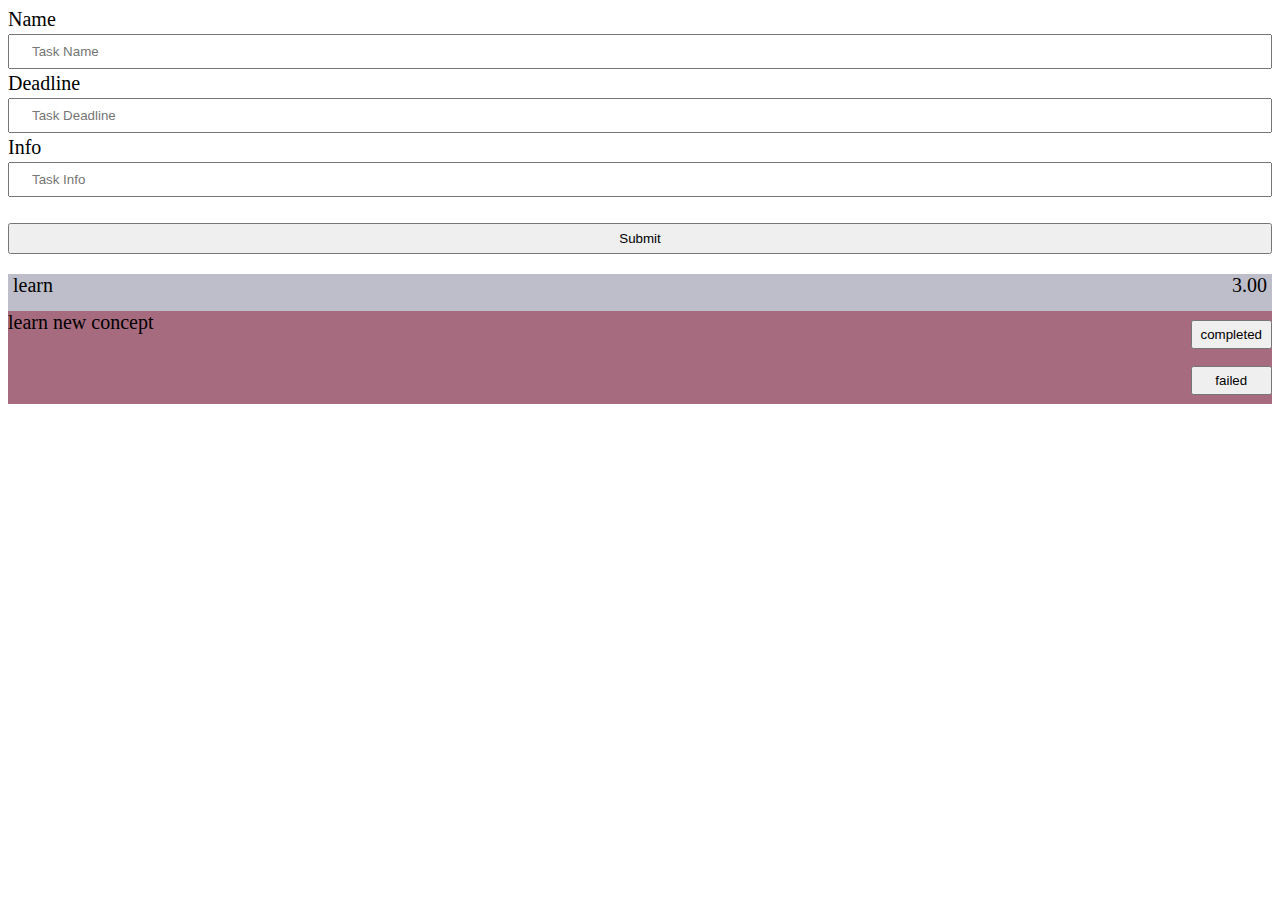
==== index.html @ 21ca9326 "add data set on buttons" ====
<!DOCTYPE html>
<html lang="en">
<head>
  <meta charset="UTF-8">
  <meta http-equiv="X-UA-Compatible" content="IE=Edge">
  <meta name="viewport" content="width=device-width, initial-scale=1">

  <title>HTML</title>
  
  <!-- HTML -->
  

  <!-- Custom Styles -->
  <link rel="stylesheet" href="style.css">
</head>

<body>
<div class="add-from-user">
Name <br>
<input type="text" placeholder ="Task Name "class="nameInput">
 Deadline <br>
<input type="text" placeholder ="Task Deadline " class="deadlineInput">
Info <br>
<input type="text" placeholder ="Task Info " class="infoInput"><br>
<button class="submit"
onclick ="submitName()"
>Submit </button>
</div>


<div class="task-layout">
  <nav class="task-box"> 
<div class="sec1">
     <div class="name">learn</div>
     <div class="deadline">3.00</div>
</div>
 <div class="sec2">
    <div class="info">learn new concept
    </div>
    <div class="btns">
      <button class="pass">completed
      </button>
      <button class="fail">failed
      </button>
    </div>
 </div>
  </nav>
</div>











  <script type="module" src="main.js"></script>
</body>
</html>
---- style.css ----
body {
    font-size: 15pt;
}
.add-from-user{
  display:flex;
  flex-direction: column;
}

.add-from-user input {
  padding :8px 22px;
  margin :3px 0px;
  
}
.add-from-user .submit{
  padding:6px 14px;
}





.task-layout{
  margin-top:20px;
  display:flex;
  flex-direction: column;
  
}

.task-box{
  display:flex;
  flex-direction: column;
  height:130px;
  width:100%;
}
.sec1{
  flex:2;
  padding:0px 5px;
  display :flex;
  justify-content: space-between;
  background-color: #BDBEC9;
}
.sec2{
  flex:5;
  background-color: #A76B7F;
  display :flex;
}
.info{
  flex:3;
} 
.btns{
  display : flex;
  flex-direction: column;
  justify-content: space-around;

}
.pass, .fail{
  padding:5px 8px;
  
}
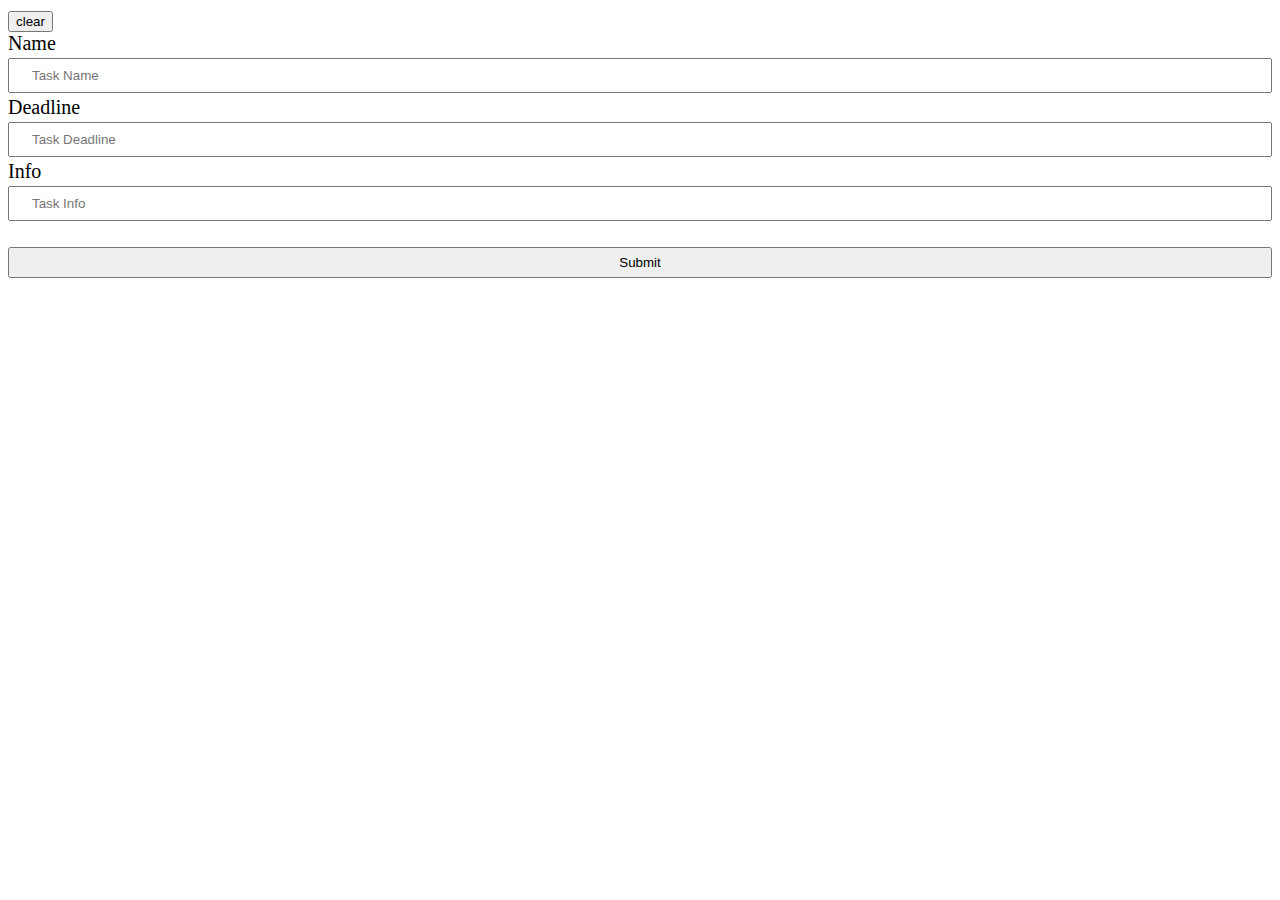
==== commit 1c8f5f70: "the tasks are now perfectly added by input ( remaing task  - when clicking remove remove the exact t" ====
--- a/index.html
+++ b/index.html
@@ -15,6 +15,9 @@
 </head>
 
 <body>
+  <button class="clear"
+  onclick="localStorage.removeItem('schedule');
+">clear</button>
 <div class="add-from-user">
 Name <br>
 <input type="text" placeholder ="Task Name "class="nameInput">
@@ -23,40 +26,16 @@
 Info <br>
 <input type="text" placeholder ="Task Info " class="infoInput"><br>
 <button class="submit"
-onclick ="submitName()"
 >Submit </button>
 </div>
 
 
+<section class="main-task-page ">
 <div class="task-layout">
-  <nav class="task-box"> 
-<div class="sec1">
-     <div class="name">learn</div>
-     <div class="deadline">3.00</div>
+  
 </div>
- <div class="sec2">
-    <div class="info">learn new concept
-    </div>
-    <div class="btns">
-      <button class="pass">completed
-      </button>
-      <button class="fail">failed
-      </button>
-    </div>
- </div>
-  </nav>
-</div>
-
-
-
-
-
-
-
-
-
-
-
-  <script type="module" src="main.js"></script>
+  
+</section>
+<script type="module" src="main.js"></script>
 </body>
 </html>--- a/style.css
+++ b/style.css
@@ -23,6 +23,7 @@
   margin-top:20px;
   display:flex;
   flex-direction: column;
+  row-gap: 10px;
   
 }
 
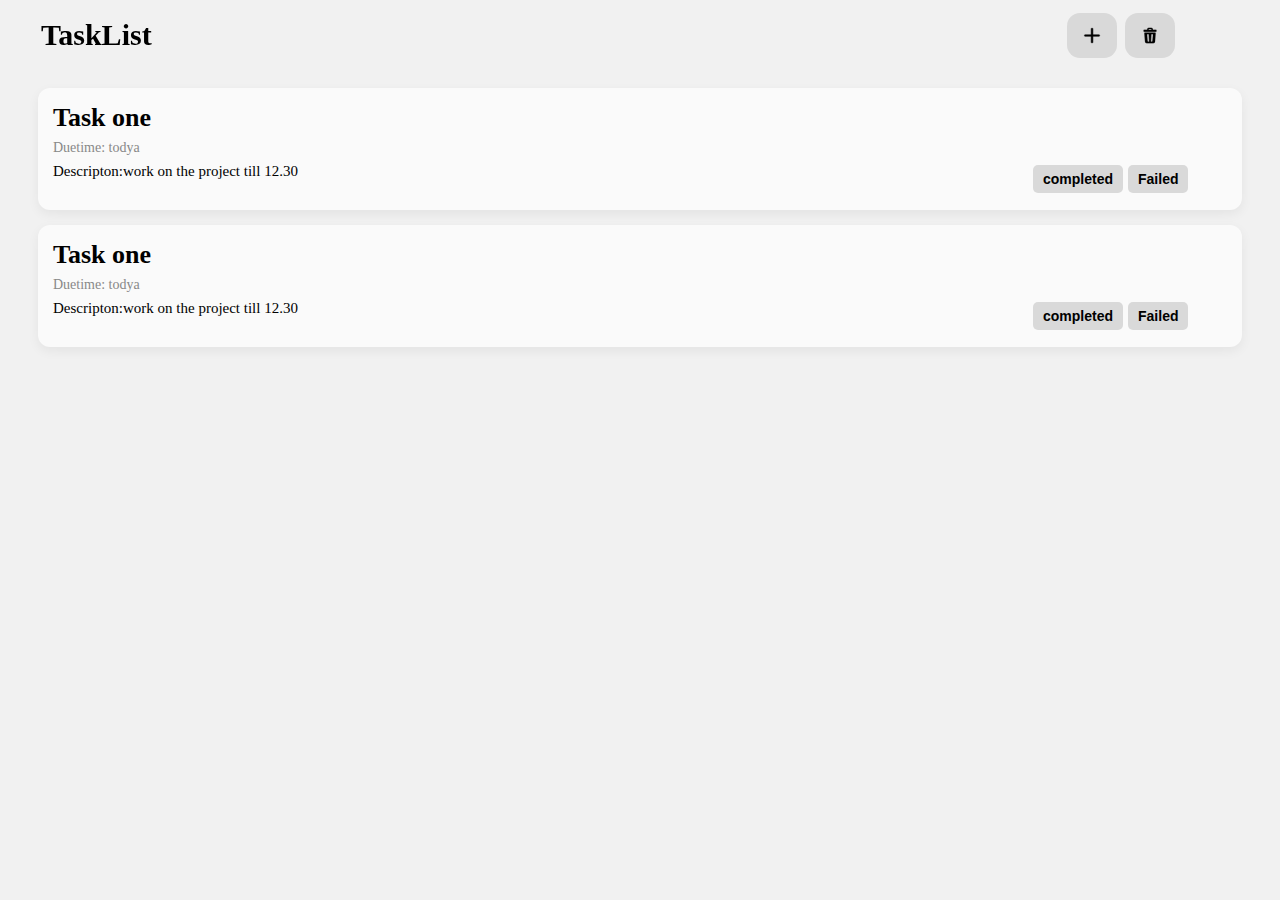
==== commit 307e5cd7: "done with basic structure deshin todo-- add events to completed and failed button" ====
--- a/index.html
+++ b/index.html
@@ -6,35 +6,85 @@
   <meta name="viewport" content="width=device-width, initial-scale=1">
 
   <title>HTML</title>
-  
-  <!-- HTML -->
-  
 
-  <!-- Custom Styles -->
-  <link rel="stylesheet" href="style.css">
+ <link rel="stylesheet" href="/css/header.css">
+ <link rel="stylesheet" href="/css/body.css">
 </head>
 
 <body>
-  <button class="clear"
-  onclick="localStorage.removeItem('schedule');
-">clear</button>
+<header>
+  <div class="part1">TaskList</div>
+  <div class="part2">
+    <button class="add-input">
+      <img src="/images/9312231.png" alt="">
+    </button>
+    <button class="clear">
+      <img src="/images/10147931.png" alt="">
+    </button>
+  </div>
+  
+  
+</header>
+
+
+<div class="popup">
+  <div class="input-content"
+  onclick="event.stopPropagation()">
 <div class="add-from-user">
 Name <br>
-<input type="text" placeholder ="Task Name "class="nameInput">
+<input type="text" placeholder ="Enter name of the Task..."class="nameInput">
  Deadline <br>
-<input type="text" placeholder ="Task Deadline " class="deadlineInput">
+<input type="text" placeholder ="Task to be done at what time?..." class="deadlineInput">
 Info <br>
-<input type="text" placeholder ="Task Info " class="infoInput"><br>
+<input type="text" placeholder ="A little description of the Task..." class="infoInput"><br>
 <button class="submit"
 >Submit </button>
+</div>
+  </div>
+</div>
+
+
+
+<div class="layout">
+  <div class="task-box">
+    <div class="sec1">
+      Task one
+    </div>
+    <div class="sec2">
+      Duetime: todya
+    </div>
+    <div class="sec3">
+      <nav class="info">Descripton:work on the project till 12.30</nav>
+      <nav class="interact">
+        <button class="pass">completed</button>
+        <button class="fail"> Failed</button>
+      </nav>
+    </div>
+  </div>
+  
+    <div class="task-box">
+    <div class="sec1">
+      Task one
+    </div>
+    <div class="sec2">
+      Duetime: todya
+    </div>
+    <div class="sec3">
+      <nav class="info">Descripton:work on the project till 12.30</nav>
+      <nav class="interact">
+        <button class="pass">completed</button>
+        <button class="fail"> Failed</button>
+      </nav>
+    </div>
+  </div>
+
 </div>
 
 
 <section class="main-task-page ">
 <div class="task-layout">
-  
+<!-- items are added by js -->  
 </div>
-  
 </section>
 <script type="module" src="main.js"></script>
 </body>
--- a/css/header.css
+++ b/css/header.css
@@ -0,0 +1,128 @@
+body {
+  font-size: 15pt;
+  padding: 65px 0px;
+  background-color: #F1F1F1;
+  position: relative;
+}
+@media(min-width:900px){
+  body{
+    padding: 65px 30px;
+  }
+}
+header {
+  height: 50px;
+  position: fixed;
+  display: flex;
+  width: 100%;
+  left: 0px;
+  top: 0px;
+  justify-content: space-evenly;
+  padding: 10px 11px;
+}
+@media(min-width:900px){
+  header{
+    margin :0 30px 0px 30px;
+  }
+}
+
+
+.part1 {
+  flex: 5;
+  align-content: center;
+  font-weight: bold;
+  font-size: 30px;
+}
+
+.part2 {
+  padding-right:20px;
+  flex: 2;
+  display: flex;
+  column-gap: 8px;
+  align-items: center;
+  justify-content: center;
+  text-align :center
+  
+}
+
+.part2 .add-input,
+.part2 .clear {
+  
+  height: 90%;
+  width: 50px;
+  background-color: #D9D9D9;
+  border: none;
+  border-radius: 13px;
+  align-content: center;
+}
+
+.part2 img {
+  text-align: center;
+  height: 50%;
+  margin-top: 4px;
+  
+}
+
+
+/* -------- popup oberlay --------- */
+
+.popup {
+  background-color: #000000BD;
+  position: fixed;
+  top: 0;
+  left: 0;
+  right: 0;
+  height: 100%;
+  display: none;
+  justify-content: center;
+}
+
+
+.switch {
+  display: flex;
+}
+
+
+
+/* ------ input bars styling ----- */
+.add-from-user {
+  width:90%;
+  padding:10px;
+  display: flex;
+  flex-direction: column;
+}
+
+.add-from-user input {
+  padding: 15px 15px;
+  margin: 3px 0px;
+  font-size: 16px;
+  border-radius: 12px;
+  color:black;
+  border:1px solid rgba(0, 0, 0, 0.5);
+  box-shadow: 0 4px 12px rgba(0, 0, 0, 0.04); 
+  
+}
+
+.add-from-user .submit {
+  padding: 17px 15px;
+  font-size: 18px;
+  font-weight:bold;
+  border-radius: 12px;
+  color:white;
+  background-color: #0A76FF;
+  border:none;
+  box-shadow: 0 4px 12px rgba(0, 0, 0, 0.04);
+}
+
+.input-content {
+  position: absolute;
+  bottom:0px;
+  padding: 15px 0px;
+  width:100%;
+  background-color: #D2D2D2;
+  display: flex;
+  flex-direction: column;
+  align-items: center;
+  font-size: 15px;
+  border-radius: 13px;
+  border: 1px solid black;
+}
--- a/css/body.css
+++ b/css/body.css
@@ -0,0 +1,53 @@
+/*  task layout styling  */
+
+.layout{
+  display:flex;
+  flex-direction:column;
+}
+.task-box{
+  margin-top: 15px;
+  padding:15px 15px;
+  background-color: #FAFAFA;
+  border-radius :12px;
+  display:flex;
+  flex-direction: column;
+  justify-content: space-around;
+  row-gap:7px;
+  box-shadow: 0 4px 12px rgba(0, 0, 0, 0.06); 
+}
+
+.sec1{
+  flex:1;
+  font-weight: 700;
+  font-size: 26px;
+}
+.task-box .sec2{
+  flex:1;
+  font-size: 14px;
+  color:#888888;
+}
+
+.sec3{
+  display:flex;
+  font-size: 15px;
+  color:black;
+  column-gap:18px;
+}
+ .info{
+   flex:5;
+ }
+ .interact{
+   flex:1;
+   display:flex;
+   padding:2px;
+   column-gap:5px;
+ }
+ .pass, .fail{
+   padding:6px 10px;
+   border-radius:5px;
+   border:0px;
+   font-size:14px;
+   font-weight:600;
+      background-color:#D9D9D9;
+   color:#000000;
+ }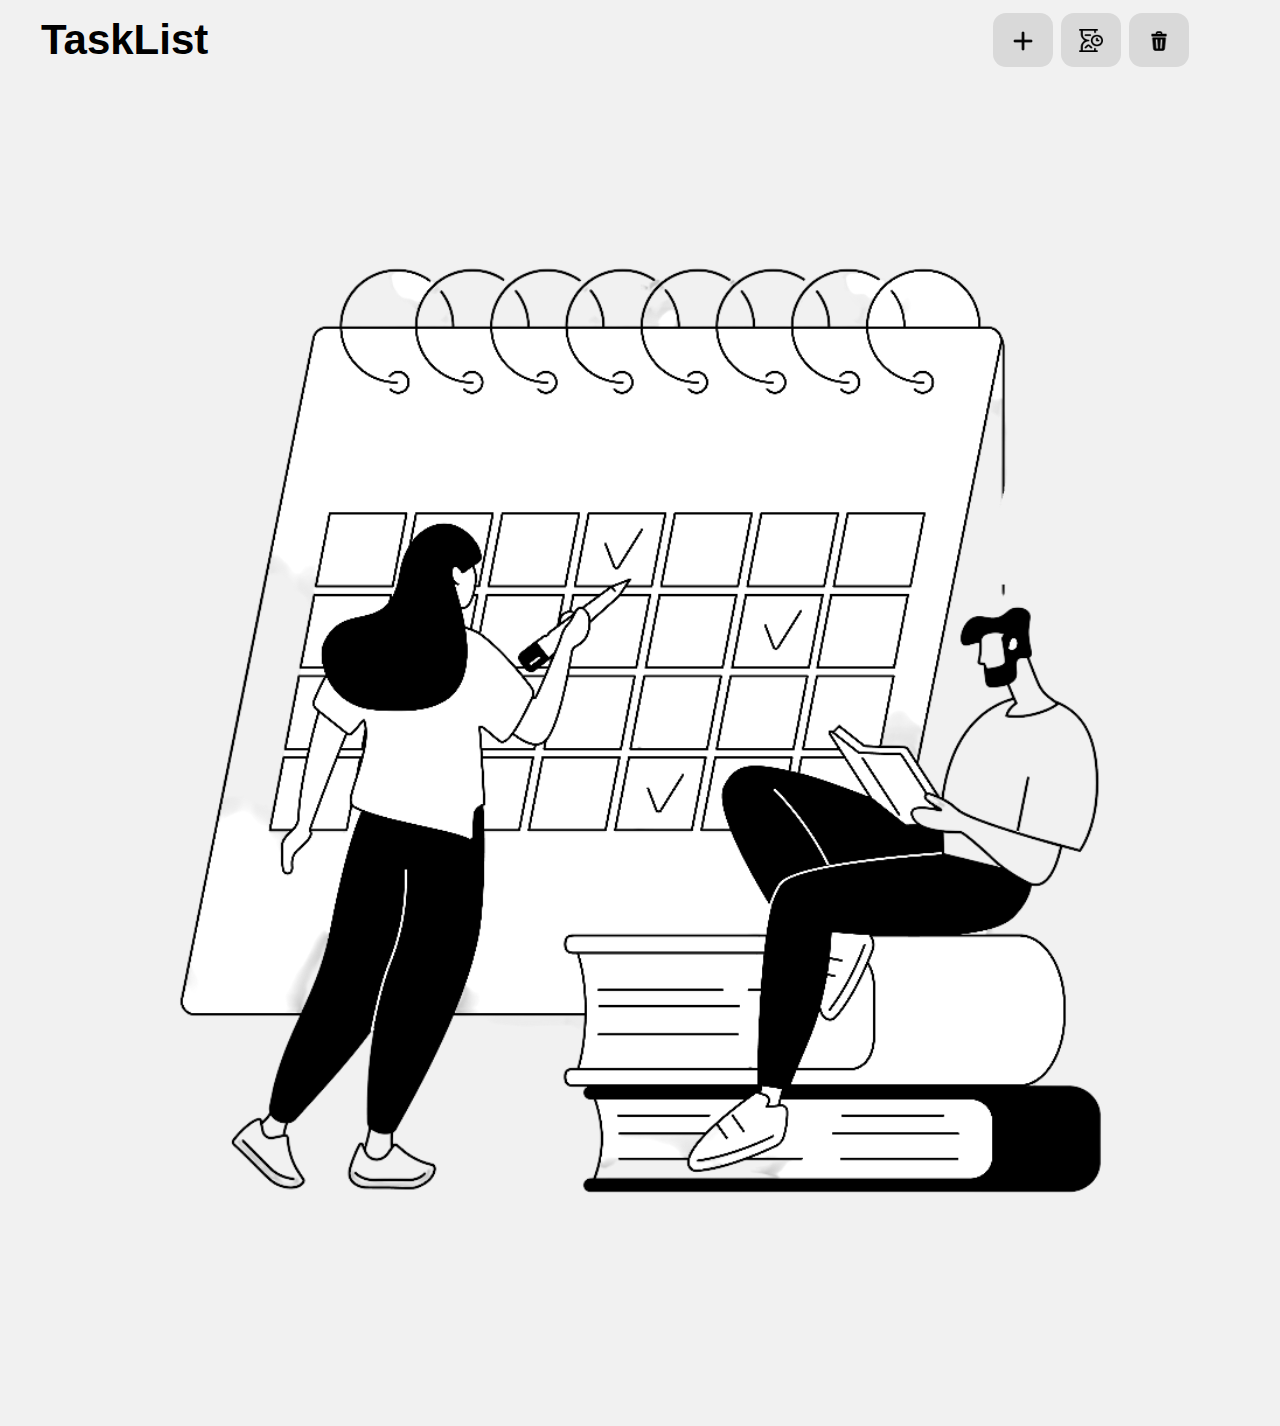
==== commit 5237ba88: "done with the project" ====
--- a/index.html
+++ b/index.html
@@ -7,8 +7,9 @@
 
   <title>HTML</title>
 
+
+ <link rel="stylesheet" href="/css/body.css">
  <link rel="stylesheet" href="/css/header.css">
- <link rel="stylesheet" href="/css/body.css">
 </head>
 
 <body>
@@ -18,6 +19,12 @@
     <button class="add-input">
       <img src="/images/9312231.png" alt="">
     </button>
+    
+    <a href="progress.html" class="progress">
+    <button class="progress">
+      <img src="/images/sandclock.png" alt="">
+     </button> </a>
+     
     <button class="clear">
       <img src="/images/10147931.png" alt="">
     </button>
@@ -28,13 +35,15 @@
 
 
 <div class="popup">
-  <div class="input-content"
+  <div class="input-content modal slide-up"
   onclick="event.stopPropagation()">
 <div class="add-from-user">
+DueTime <br>
+<input type="time" placeholder="Task to be done at what time?..." class="deadlineInput">
+
 Name <br>
 <input type="text" placeholder ="Enter name of the Task..."class="nameInput">
- Deadline <br>
-<input type="text" placeholder ="Task to be done at what time?..." class="deadlineInput">
+ 
 Info <br>
 <input type="text" placeholder ="A little description of the Task..." class="infoInput"><br>
 <button class="submit"
@@ -45,38 +54,27 @@
 
 
 
+
+
+<section class="overlay">
+<div class="overlay-content">
+  <div class="feedback">
+    What's your feedback ??
+  </div>
+  <div class="feeback-input">
+    <textarea class="cmnt-box"  placeholder="helpoo" ></textarea>
+  </div>
+  <button class="feedback-submit">
+    Submit
+  </button>
+</div>
+</section>
+
+
+
+
 <div class="layout">
-  <div class="task-box">
-    <div class="sec1">
-      Task one
-    </div>
-    <div class="sec2">
-      Duetime: todya
-    </div>
-    <div class="sec3">
-      <nav class="info">Descripton:work on the project till 12.30</nav>
-      <nav class="interact">
-        <button class="pass">completed</button>
-        <button class="fail"> Failed</button>
-      </nav>
-    </div>
-  </div>
   
-    <div class="task-box">
-    <div class="sec1">
-      Task one
-    </div>
-    <div class="sec2">
-      Duetime: todya
-    </div>
-    <div class="sec3">
-      <nav class="info">Descripton:work on the project till 12.30</nav>
-      <nav class="interact">
-        <button class="pass">completed</button>
-        <button class="fail"> Failed</button>
-      </nav>
-    </div>
-  </div>
 
 </div>
 
--- a/css/body.css
+++ b/css/body.css
@@ -1,53 +1,241 @@
+body {
+  font-size: 15pt;
+  background-color: #F1F1F1;
+  padding :2px;
+  font-family: arial
+}
+
+
+
+
+.main-task-page{
+  font-size: 15pt;
+padding: 50px 0px;
+background-color: #F1F1F1;
+}
+
 /*  task layout styling  */
 
-.layout{
-  display:flex;
-  flex-direction:column;
-}
-.task-box{
+.layout {
+  display: flex;
+  flex-direction: column;
+}
+
+.task-box {
   margin-top: 15px;
-  padding:15px 15px;
+  padding: 15px 15px;
   background-color: #FAFAFA;
-  border-radius :12px;
-  display:flex;
+  border-radius: 12px;
+  display: flex;
   flex-direction: column;
   justify-content: space-around;
-  row-gap:7px;
-  box-shadow: 0 4px 12px rgba(0, 0, 0, 0.06); 
-}
-
-.sec1{
-  flex:1;
+  row-gap: 7px;
+  box-shadow: 0 4px 12px rgba(0, 0, 0, 0.06);
+  z-index:1;
+}
+
+.fade-in {
+  animation: fadeIn 0.5s ease-in-out forwards;
+  opacity: 0;
+}
+
+@keyframes fadeIn {
+  to {
+    opacity: 1;
+  }
+}
+
+
+/* media query for task box */
+
+
+.sec1 {
+  flex: 1;
   font-weight: 700;
   font-size: 26px;
-}
-.task-box .sec2{
-  flex:1;
+  overflow: scroll;
+}
+
+.task-box .sec2 {
+  flex: 1;
   font-size: 14px;
-  color:#888888;
-}
-
-.sec3{
-  display:flex;
+  color: #888888;
+}
+
+.sec33{
+font-size: 15px;
+color: black;
+word-wrap: break-word;
+}
+.sec3 {
+  display: grid;
+  grid-template-columns: 150px 60px;
   font-size: 15px;
-  color:black;
-  column-gap:18px;
-}
- .info{
-   flex:5;
- }
- .interact{
-   flex:1;
-   display:flex;
-   padding:2px;
-   column-gap:5px;
- }
- .pass, .fail{
-   padding:6px 10px;
-   border-radius:5px;
-   border:0px;
-   font-size:14px;
-   font-weight:600;
-      background-color:#D9D9D9;
-   color:#000000;
- }+  color: black;
+  line-height: 20px;
+  column-gap: 10px;
+  word-wrap: break-word;
+}
+
+/* media query for task box failed button */
+
+.info {
+  word-wrap: break-word;
+}
+
+.interact {
+  display: flex;
+  padding: 2px;
+  column-gap: 5px;
+  align-items:center;
+}
+
+.pass,
+.fail {
+  padding: 6px 10px;
+  border-radius: 5px;
+  height :29px;
+  border: 0px;
+  font-size: 14px;
+  font-weight: 600;
+  background-color: #D9D9D9;
+  color: black;
+  
+}
+
+
+
+/*  completed and fialed buttons  */
+
+.overlay {
+  background-color: rgba(0, 0, 0, 0.9);
+  position: fixed;
+  top: 0;
+  left: 0;
+  right: 0;
+  bottom: 0;
+  display: none;
+  justify-content: center;
+  z-index: 200;
+}
+
+.overlay-content {
+  position: absolute;
+  bottom: 0px;
+  padding: 15px 15px;
+  width: 100%;
+  background-color: #F1F1F1;
+  display: flex;
+  flex-direction: column;
+  align-items: center;
+  font-size: 15px;
+  border-radius: 20px;
+  border: 1px solid black;
+}
+
+.show {
+  display: flex
+}
+
+.feedback-submit {
+  margin-top: 40px;
+  width: 90%;
+  padding: 17px 15px;
+  font-size: 18px;
+  font-weight: bold;
+  border-radius: 12px;
+  color: black;
+  background-color: #D9D9D9;
+  border: none;
+  box-shadow: 0 4px 12px rgba(0, 0, 0, 0.06);
+}
+.feedback-submit:active{
+  background-color: #0863EE;
+  color: white ;
+}
+
+.feeback-input textarea {
+  border-radius: 10px;
+  width :100%;
+  padding:30px 30px;
+  position: relative;
+  right:30px;
+}
+.feedback{
+  font-size: 17px;
+  font-weight: bold;
+  margin-bottom:10px;
+  
+}
+
+
+@media(min-width:900px){
+  .overlay-content{
+    padding: 35px 35px;
+  }
+  
+  .feeback-input{
+    height:80px;
+  }
+  
+  .feedback-submit{
+    padding:29px 32px;
+    font-size: 34px;
+  }
+  
+  
+}
+
+.gridd{
+  margin-top:70px;
+}
+
+
+.sec33 div{
+display: inline-block;
+}
+
+
+.no-task{
+  width:100%;
+  margin-top: 20px;
+}
+
+
+
+@media(min-width:900px) {
+  .task-box {
+    margin: 30px 30px;
+  }
+  
+  .sec1 {
+    font-size: 38px;
+  }
+  .task-box .sec2, .sec33{
+    font-size: 20px;
+    font-weight:500;
+
+  }
+  .sec3{
+    font-size: 18px;
+    align-items: Center;
+    line-height:23px;
+    display:flex;
+    font-weight:500;
+   justify-content: space-between;
+  }
+  .pass,
+  .fail{
+  padding: 8px 17px;
+  border-radius:7px;
+    font-size: 20px;
+   height :39px;
+  }
+  .info{
+    align-items: center
+  }
+  
+}
+
+
+
--- a/css/header.css
+++ b/css/header.css
@@ -1,27 +1,20 @@
-body {
-  font-size: 15pt;
-  padding: 65px 0px;
+header {
   background-color: #F1F1F1;
-  position: relative;
-}
-@media(min-width:900px){
-  body{
-    padding: 65px 30px;
-  }
-}
-header {
   height: 50px;
   position: fixed;
   display: flex;
   width: 100%;
   left: 0px;
+  right:0px;
   top: 0px;
   justify-content: space-evenly;
   padding: 10px 11px;
 }
-@media(min-width:900px){
-  header{
-    margin :0 30px 0px 30px;
+
+@media(min-width:900px) {
+  header {
+    margin: 0 30px 0px 30px;
+    height:60px;
   }
 }
 
@@ -45,7 +38,8 @@
 }
 
 .part2 .add-input,
-.part2 .clear {
+.part2 .clear ,
+.part2 .progress{
   
   height: 90%;
   width: 50px;
@@ -61,6 +55,8 @@
   margin-top: 4px;
   
 }
+
+
 
 
 /* -------- popup oberlay --------- */
@@ -74,12 +70,15 @@
   height: 100%;
   display: none;
   justify-content: center;
+  z-index: 9999;
 }
 
 
 .switch {
   display: flex;
 }
+
+
 
 
 
@@ -89,28 +88,36 @@
   padding:10px;
   display: flex;
   flex-direction: column;
-}
+  font-size: 16px;
+  font-weight: bold;
+  row-gap:5px;
+  align-content:center;
+
+}
+
 
 .add-from-user input {
+  width:90%;
   padding: 15px 15px;
-  margin: 3px 0px;
+  margin: 0px 0px;
   font-size: 16px;
   border-radius: 12px;
   color:black;
-  border:1px solid rgba(0, 0, 0, 0.5);
-  box-shadow: 0 4px 12px rgba(0, 0, 0, 0.04); 
-  
-}
-
-.add-from-user .submit {
+  box-shadow: 0 4px 12px rgba(0, 0, 0, 0.06); 
+  border:none;
+  background-color: white;
+  
+}
+
+.add-from-user .submit{
   padding: 17px 15px;
   font-size: 18px;
   font-weight:bold;
   border-radius: 12px;
-  color:white;
-  background-color: #0A76FF;
+  color: black;
+  background-color: #D9D9D9;
   border:none;
-  box-shadow: 0 4px 12px rgba(0, 0, 0, 0.04);
+  box-shadow: 0 4px 12px rgba(0, 0, 0, 0.06);
 }
 
 .input-content {
@@ -118,7 +125,7 @@
   bottom:0px;
   padding: 15px 0px;
   width:100%;
-  background-color: #D2D2D2;
+  background-color: #F1F1F1;
   display: flex;
   flex-direction: column;
   align-items: center;
@@ -126,3 +133,72 @@
   border-radius: 13px;
   border: 1px solid black;
 }
+
+/* slide up animation */  
+@keyframes slideUp {
+  0% {
+    transform: translateY(100%); /* start from bottom */
+    opacity: 0;
+  }
+  100% {
+    transform: translateY(0); /* end at normal position */
+    opacity: 1;
+  }
+}
+
+.slide-up {
+  animation: slideUp 0.5s ease-out forwards;
+}
+/* ------------&6-6&-&&,----&&&&&----*/  
+
+
+/* slide down animation */  
+@keyframes slideDown {
+  0% {
+    transform: translateY(-100%); /* start off-screen top */
+    opacity: 0;
+  }
+  100% {
+    transform: translateY(0); /* end at normal position */
+    opacity: 1;
+  }
+}
+
+.slide-down {
+  animation: slideDown 0.5s ease-out forwards;
+}
+/* ------------&6-6&-&&,----&&&&&----*/  
+
+
+
+
+
+@media(min-width:900px){
+ .add-from-user input, 
+ .add-from-user .submit {
+   padding:27px 15px;
+ }
+ 
+
+}
+
+
+@media(min-width:900px) {
+  .input-content {
+    height: 500px;
+    padding-top :22px;
+  }
+  header{
+    height: 60px;
+  }
+  .part1{
+    font-size:42px ;
+    flex:4;
+  }
+.part2 .add-input,
+.part2 .clear,
+.part2 .progress{
+  width:60px;
+}
+
+}